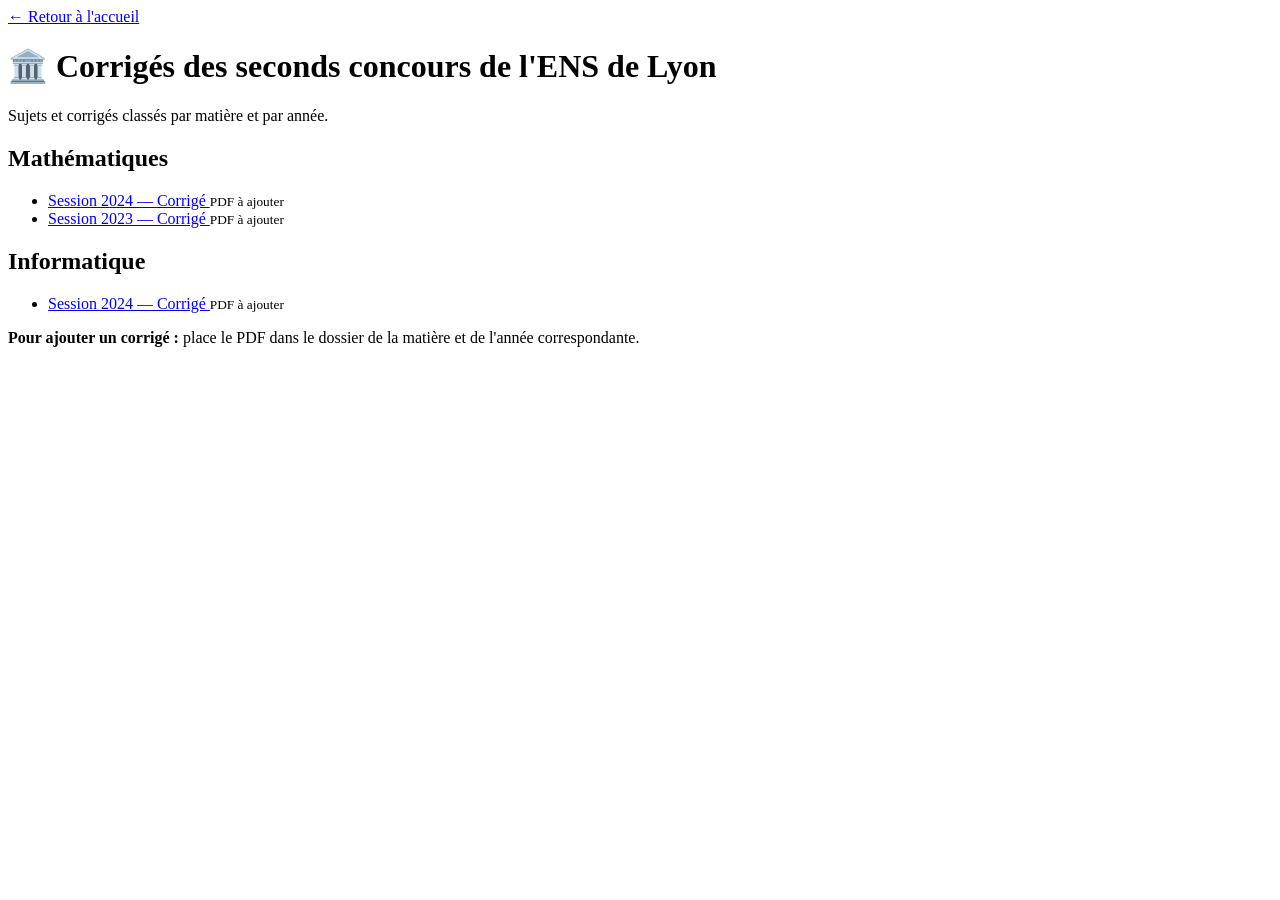
==== concours-ens-lyon.html @ 5fbe0395 "update site web 2" ====
<!DOCTYPE html>
<html lang="fr">
<head>
    <meta charset="UTF-8">
    <meta name="viewport" content="width=device-width, initial-scale=1.0">
    <title>Corrigés ENS de Lyon - Alexandre Collegia</title>
    <link rel="stylesheet" href="styles.css">
</head>

<body>
    <div class="conteneur">

        <header class="entete">
            <a class="retour" href="index.html">← Retour à l'accueil</a>

            <h1>🏛️ Corrigés des seconds concours de l'ENS de Lyon</h1>

            <p>
                Sujets et corrigés classés par matière et par année.
            </p>
        </header>

        <main>

            <section class="groupe">
                <h2>Mathématiques</h2>

                <ul class="liste">
                    <li class="document">
                        <a href="pdf/concours-ens-lyon/mathematiques/2024-corrige.pdf" target="_blank" rel="noopener">
                            Session 2024 — Corrigé
                        </a>
                        <small>PDF à ajouter</small>
                    </li>

                    <li class="document">
                        <a href="pdf/concours-ens-lyon/mathematiques/2023-corrige.pdf" target="_blank" rel="noopener">
                            Session 2023 — Corrigé
                        </a>
                        <small>PDF à ajouter</small>
                    </li>
                </ul>
            </section>

            <section class="groupe">
                <h2>Informatique</h2>

                <ul class="liste">
                    <li class="document">
                        <a href="pdf/concours-ens-lyon/informatique/2024-corrige.pdf" target="_blank" rel="noopener">
                            Session 2024 — Corrigé
                        </a>
                        <small>PDF à ajouter</small>
                    </li>
                </ul>
            </section>

        </main>

        <p class="note">
            <strong>Pour ajouter un corrigé :</strong>
            place le PDF dans le dossier de la matière et de l'année correspondante.
        </p>

    </div>
</body>
</html>
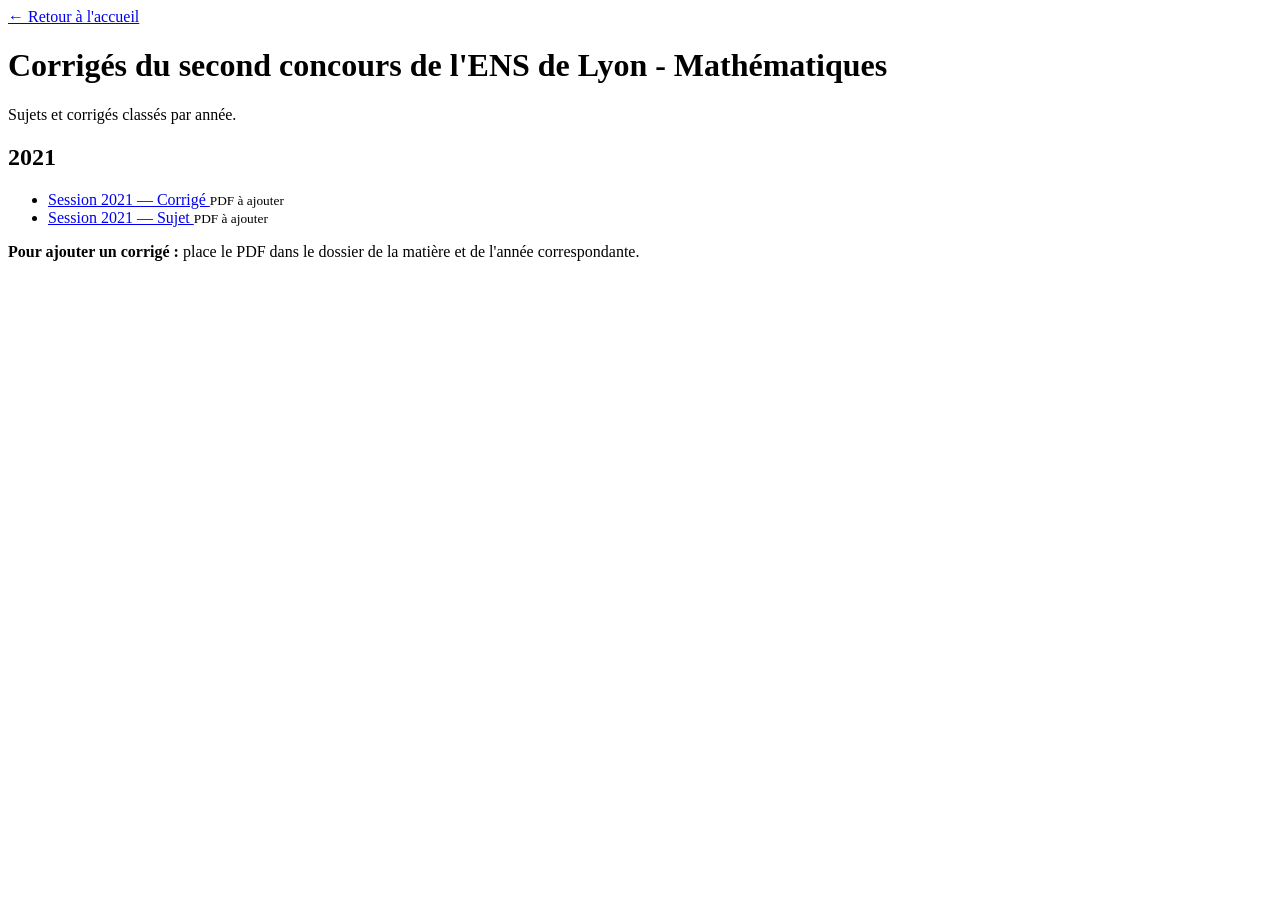
==== commit f9d1738e: "update site web 3" ====
--- a/concours-ens-lyon.html
+++ b/concours-ens-lyon.html
@@ -13,47 +13,35 @@
         <header class="entete">
             <a class="retour" href="index.html">← Retour à l'accueil</a>
 
-            <h1>🏛️ Corrigés des seconds concours de l'ENS de Lyon</h1>
+            <h1>Corrigés du second concours de l'ENS de Lyon - Mathématiques</h1>
 
             <p>
-                Sujets et corrigés classés par matière et par année.
+                Sujets et corrigés classés par année.
             </p>
         </header>
 
         <main>
 
             <section class="groupe">
-                <h2>Mathématiques</h2>
+                <h2>2021</h2>
 
                 <ul class="liste">
                     <li class="document">
-                        <a href="pdf/concours-ens-lyon/mathematiques/2024-corrige.pdf" target="_blank" rel="noopener">
-                            Session 2024 — Corrigé
+                        <a href="pdf/concours-ens-lyon/2021-corrige.pdf" target="_blank" rel="noopener">
+                            Session 2021 — Corrigé
                         </a>
                         <small>PDF à ajouter</small>
                     </li>
 
                     <li class="document">
-                        <a href="pdf/concours-ens-lyon/mathematiques/2023-corrige.pdf" target="_blank" rel="noopener">
-                            Session 2023 — Corrigé
+                        <a href="pdf/concours-ens-lyon/mathematiques/2021-sujet.pdf" target="_blank" rel="noopener">
+                            Session 2021 — Sujet
                         </a>
                         <small>PDF à ajouter</small>
                     </li>
                 </ul>
             </section>
 
-            <section class="groupe">
-                <h2>Informatique</h2>
-
-                <ul class="liste">
-                    <li class="document">
-                        <a href="pdf/concours-ens-lyon/informatique/2024-corrige.pdf" target="_blank" rel="noopener">
-                            Session 2024 — Corrigé
-                        </a>
-                        <small>PDF à ajouter</small>
-                    </li>
-                </ul>
-            </section>
 
         </main>
 
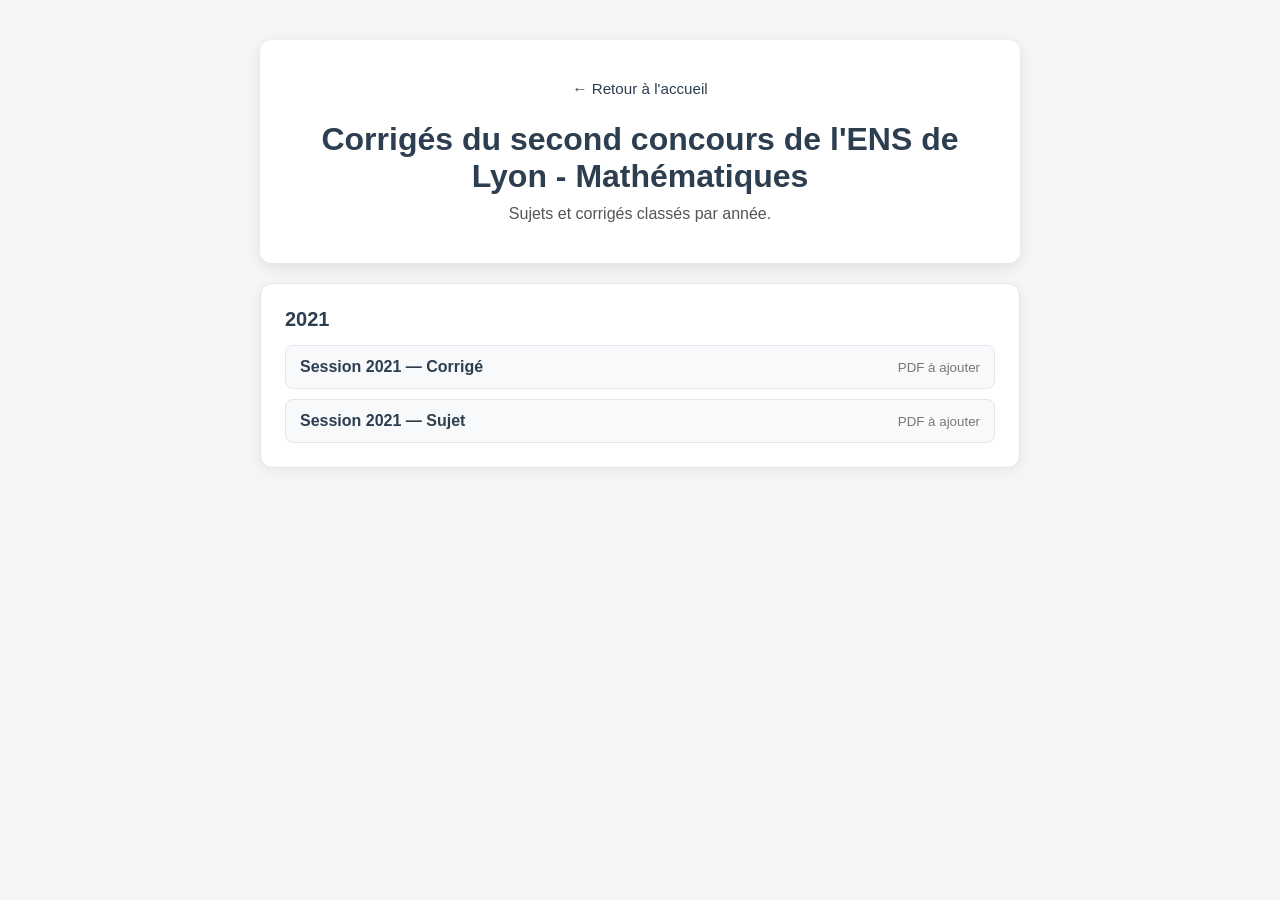
==== commit d0c5fd33: "4" ====
--- a/concours-ens-lyon.html
+++ b/concours-ens-lyon.html
@@ -45,11 +45,6 @@
 
         </main>
 
-        <p class="note">
-            <strong>Pour ajouter un corrigé :</strong>
-            place le PDF dans le dossier de la matière et de l'année correspondante.
-        </p>
-
     </div>
 </body>
 </html>
--- a/styles.css
+++ b/styles.css
@@ -0,0 +1,126 @@
+* {
+    box-sizing: border-box;
+}
+
+body {
+    background-color: #f4f6f8;
+    color: #333;
+    font-family: -apple-system, BlinkMacSystemFont, "Segoe UI", Roboto, Helvetica, Arial, sans-serif;
+    margin: 0;
+    padding: 40px 20px;
+}
+
+a {
+    color: #2c3e50;
+}
+
+.conteneur {
+    margin: 0 auto;
+    max-width: 760px;
+}
+
+.entete {
+    background-color: white;
+    border-radius: 12px;
+    box-shadow: 0 4px 15px rgba(0, 0, 0, 0.1);
+    margin-bottom: 20px;
+    padding: 40px;
+    text-align: center;
+}
+
+.entete h1 {
+    color: #2c3e50;
+    margin: 0 0 10px;
+}
+
+.entete p {
+    color: #555;
+    margin: 0;
+}
+
+.retour {
+    display: inline-block;
+    font-size: 0.95rem;
+    margin-bottom: 24px;
+    text-decoration: none;
+}
+
+.retour:hover,
+.retour:focus-visible {
+    text-decoration: underline;
+}
+
+.groupe {
+    background-color: white;
+    border: 1px solid #e2e6ea;
+    border-radius: 12px;
+    box-shadow: 0 4px 15px rgba(0, 0, 0, 0.06);
+    margin-bottom: 15px;
+    padding: 24px;
+}
+
+.groupe h2 {
+    color: #2c3e50;
+    font-size: 1.25rem;
+    margin: 0 0 14px;
+}
+
+.liste {
+    display: grid;
+    gap: 10px;
+    list-style: none;
+    margin: 0;
+    padding: 0;
+}
+
+.document {
+    align-items: center;
+    background: #f8f9fa;
+    border: 1px solid #e2e6ea;
+    border-radius: 8px;
+    display: flex;
+    gap: 12px;
+    justify-content: space-between;
+    padding: 12px 14px;
+}
+
+.document a {
+    font-weight: 600;
+    text-decoration: none;
+}
+
+.document a:hover,
+.document a:focus-visible {
+    text-decoration: underline;
+}
+
+.document small {
+    color: #777;
+    white-space: nowrap;
+}
+
+.note {
+    background: #fff3cd;
+    border: 1px solid #ffeeba;
+    border-radius: 8px;
+    color: #856404;
+    margin: 20px 0 0;
+    padding: 14px;
+    text-align: center;
+}
+
+@media (max-width: 560px) {
+    body {
+        padding: 20px 15px;
+    }
+
+    .entete,
+    .groupe {
+        padding: 30px 20px;
+    }
+
+    .document {
+        align-items: flex-start;
+        flex-direction: column;
+    }
+}
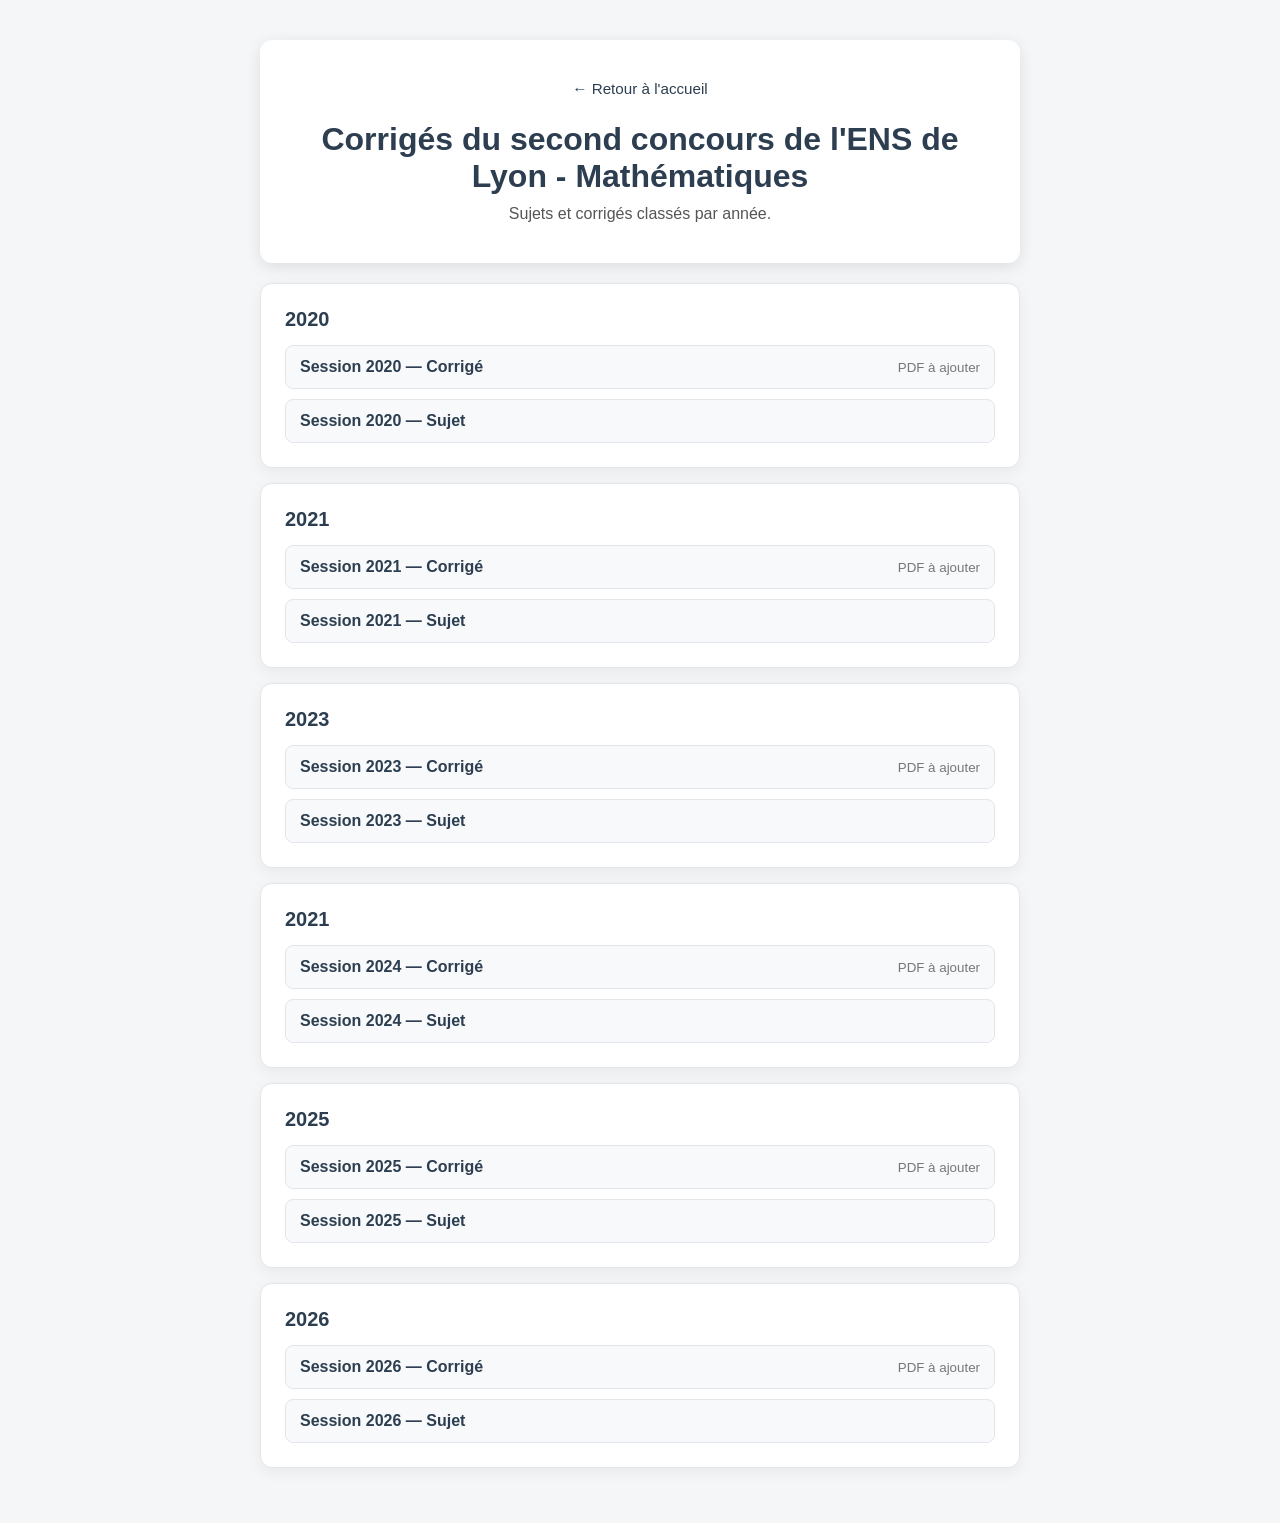
==== commit f4d8593d: "test sujet lyon" ====
--- a/concours-ens-lyon.html
+++ b/concours-ens-lyon.html
@@ -23,6 +23,26 @@
         <main>
 
             <section class="groupe">
+                <h2>2020</h2>
+
+                <ul class="liste">
+                    <li class="document">
+                        <a href="pdf/concours-ens-lyon/2020-corrige.pdf" target="_blank" rel="noopener">
+                            Session 2020 — Corrigé
+                        </a>
+                        <small>PDF à ajouter</small>
+                    </li>
+
+                    <li class="document">
+                        <a href="pdf/concours-ens-lyon/mathematiques/2020-sujet.pdf" target="_blank" rel="noopener">
+                            Session 2020 — Sujet
+                        </a>
+                    
+                    </li>
+                </ul>
+            </section>
+
+            <section class="groupe">
                 <h2>2021</h2>
 
                 <ul class="liste">
@@ -37,7 +57,87 @@
                         <a href="pdf/concours-ens-lyon/mathematiques/2021-sujet.pdf" target="_blank" rel="noopener">
                             Session 2021 — Sujet
                         </a>
+                    
+                    </li>
+                </ul>
+            </section>
+
+            <section class="groupe">
+                <h2>2023</h2>
+
+                <ul class="liste">
+                    <li class="document">
+                        <a href="pdf/concours-ens-lyon/2023-corrige.pdf" target="_blank" rel="noopener">
+                            Session 2023 — Corrigé
+                        </a>
                         <small>PDF à ajouter</small>
+                    </li>
+
+                    <li class="document">
+                        <a href="pdf/concours-ens-lyon/mathematiques/2023-sujet.pdf" target="_blank" rel="noopener">
+                            Session 2023 — Sujet
+                        </a>
+                    
+                    </li>
+                </ul>
+            </section>
+
+            <section class="groupe">
+                <h2>2021</h2>
+
+                <ul class="liste">
+                    <li class="document">
+                        <a href="pdf/concours-ens-lyon/2024-corrige.pdf" target="_blank" rel="noopener">
+                            Session 2024 — Corrigé
+                        </a>
+                        <small>PDF à ajouter</small>
+                    </li>
+
+                    <li class="document">
+                        <a href="pdf/concours-ens-lyon/mathematiques/2024-sujet.pdf" target="_blank" rel="noopener">
+                            Session 2024 — Sujet
+                        </a>
+                    
+                    </li>
+                </ul>
+            </section>
+
+            <section class="groupe">
+                <h2>2025</h2>
+
+                <ul class="liste">
+                    <li class="document">
+                        <a href="pdf/concours-ens-lyon/2025-corrige.pdf" target="_blank" rel="noopener">
+                            Session 2025 — Corrigé
+                        </a>
+                        <small>PDF à ajouter</small>
+                    </li>
+
+                    <li class="document">
+                        <a href="pdf/concours-ens-lyon/mathematiques/2025-sujet.pdf" target="_blank" rel="noopener">
+                            Session 2025 — Sujet
+                        </a>
+                    
+                    </li>
+                </ul>
+            </section>
+
+            <section class="groupe">
+                <h2>2026</h2>
+
+                <ul class="liste">
+                    <li class="document">
+                        <a href="pdf/concours-ens-lyon/2026-corrige.pdf" target="_blank" rel="noopener">
+                            Session 2026 — Corrigé
+                        </a>
+                        <small>PDF à ajouter</small>
+                    </li>
+
+                    <li class="document">
+                        <a href="pdf/concours-ens-lyon/mathematiques/2026-sujet.pdf" target="_blank" rel="noopener">
+                            Session 2026 — Sujet
+                        </a>
+                    
                     </li>
                 </ul>
             </section>
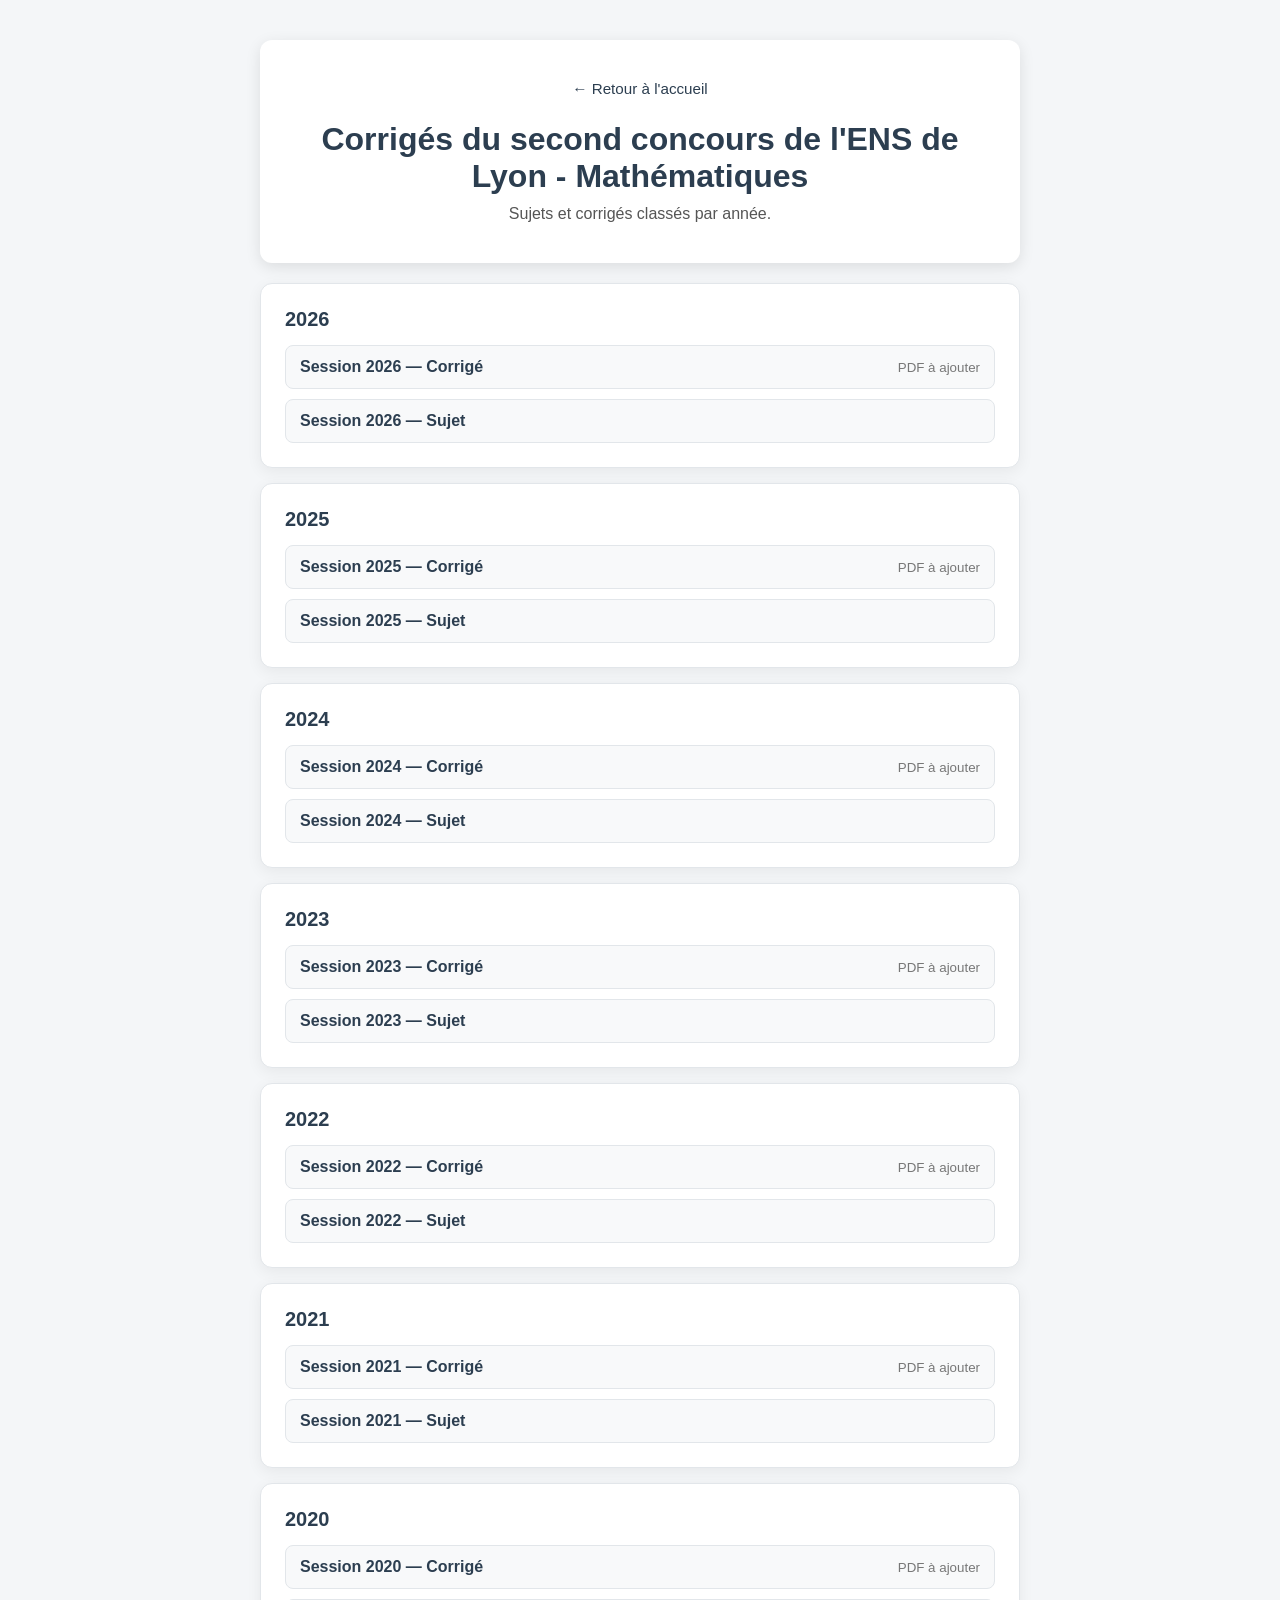
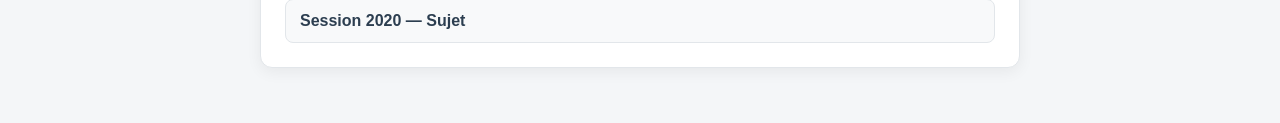
==== commit 96b4ca00: "re 2" ====
--- a/concours-ens-lyon.html
+++ b/concours-ens-lyon.html
@@ -22,20 +22,104 @@
 
         <main>
 
+            
+
             <section class="groupe">
-                <h2>2020</h2>
+                <h2>2026</h2>
 
                 <ul class="liste">
                     <li class="document">
-                        <a href="pdf/concours-ens-lyon/2020-corrige.pdf" target="_blank" rel="noopener">
-                            Session 2020 — Corrigé
+                        <a href="pdf/concours-ens-lyon/2026-corrige.pdf" target="_blank" rel="noopener">
+                            Session 2026 — Corrigé
                         </a>
                         <small>PDF à ajouter</small>
                     </li>
 
                     <li class="document">
-                        <a href="pdf/concours-ens-lyon/mathematiques/2020-sujet.pdf" target="_blank" rel="noopener">
-                            Session 2020 — Sujet
+                        <a href="pdf/concours-ens-lyon/2026-sujet.pdf" target="_blank" rel="noopener">
+                            Session 2026 — Sujet
+                        </a>
+                    
+                    </li>
+                </ul>
+            </section>
+            
+            <section class="groupe">
+                <h2>2025</h2>
+
+                <ul class="liste">
+                    <li class="document">
+                        <a href="pdf/concours-ens-lyon/2025-corrige.pdf" target="_blank" rel="noopener">
+                            Session 2025 — Corrigé
+                        </a>
+                        <small>PDF à ajouter</small>
+                    </li>
+
+                    <li class="document">
+                        <a href="pdf/concours-ens-lyon/2025-sujet.pdf" target="_blank" rel="noopener">
+                            Session 2025 — Sujet
+                        </a>
+                    
+                    </li>
+                </ul>
+            </section>
+    
+
+            <section class="groupe">
+                <h2>2024</h2>
+
+                <ul class="liste">
+                    <li class="document">
+                        <a href="pdf/concours-ens-lyon/2024-corrige.pdf" target="_blank" rel="noopener">
+                            Session 2024 — Corrigé
+                        </a>
+                        <small>PDF à ajouter</small>
+                    </li>
+
+                    <li class="document">
+                        <a href="pdf/concours-ens-lyon/2024-sujet.pdf" target="_blank" rel="noopener">
+                            Session 2024 — Sujet
+                        </a>
+                    
+                    </li>
+                </ul>
+            </section>
+
+            <section class="groupe">
+                <h2>2023</h2>
+
+                <ul class="liste">
+                    <li class="document">
+                        <a href="pdf/concours-ens-lyon/2023-corrige.pdf" target="_blank" rel="noopener">
+                            Session 2023 — Corrigé
+                        </a>
+                        <small>PDF à ajouter</small>
+                    </li>
+
+                    <li class="document">
+                        <a href="pdf/concours-ens-lyon/2023-sujet.pdf" target="_blank" rel="noopener">
+                            Session 2023 — Sujet
+                        </a>
+                    
+                    </li>
+                </ul>
+            </section>
+
+
+            <section class="groupe">
+                <h2>2022</h2>
+
+                <ul class="liste">
+                    <li class="document">
+                        <a href="pdf/concours-ens-lyon/2022-corrige.pdf" target="_blank" rel="noopener">
+                            Session 2022 — Corrigé
+                        </a>
+                        <small>PDF à ajouter</small>
+                    </li>
+
+                    <li class="document">
+                        <a href="pdf/concours-ens-lyon/2022-sujet.pdf" target="_blank" rel="noopener">
+                            Session 2022 — Sujet
                         </a>
                     
                     </li>
@@ -54,7 +138,7 @@
                     </li>
 
                     <li class="document">
-                        <a href="pdf/concours-ens-lyon/mathematiques/2021-sujet.pdf" target="_blank" rel="noopener">
+                        <a href="pdf/concours-ens-lyon/2021-sujet.pdf" target="_blank" rel="noopener">
                             Session 2021 — Sujet
                         </a>
                     
@@ -62,80 +146,22 @@
                 </ul>
             </section>
 
+            
+
             <section class="groupe">
-                <h2>2023</h2>
+                <h2>2020</h2>
 
                 <ul class="liste">
                     <li class="document">
-                        <a href="pdf/concours-ens-lyon/2023-corrige.pdf" target="_blank" rel="noopener">
-                            Session 2023 — Corrigé
+                        <a href="pdf/concours-ens-lyon/2020-corrige.pdf" target="_blank" rel="noopener">
+                            Session 2020 — Corrigé
                         </a>
                         <small>PDF à ajouter</small>
                     </li>
 
                     <li class="document">
-                        <a href="pdf/concours-ens-lyon/mathematiques/2023-sujet.pdf" target="_blank" rel="noopener">
-                            Session 2023 — Sujet
-                        </a>
-                    
-                    </li>
-                </ul>
-            </section>
-
-            <section class="groupe">
-                <h2>2021</h2>
-
-                <ul class="liste">
-                    <li class="document">
-                        <a href="pdf/concours-ens-lyon/2024-corrige.pdf" target="_blank" rel="noopener">
-                            Session 2024 — Corrigé
-                        </a>
-                        <small>PDF à ajouter</small>
-                    </li>
-
-                    <li class="document">
-                        <a href="pdf/concours-ens-lyon/mathematiques/2024-sujet.pdf" target="_blank" rel="noopener">
-                            Session 2024 — Sujet
-                        </a>
-                    
-                    </li>
-                </ul>
-            </section>
-
-            <section class="groupe">
-                <h2>2025</h2>
-
-                <ul class="liste">
-                    <li class="document">
-                        <a href="pdf/concours-ens-lyon/2025-corrige.pdf" target="_blank" rel="noopener">
-                            Session 2025 — Corrigé
-                        </a>
-                        <small>PDF à ajouter</small>
-                    </li>
-
-                    <li class="document">
-                        <a href="pdf/concours-ens-lyon/mathematiques/2025-sujet.pdf" target="_blank" rel="noopener">
-                            Session 2025 — Sujet
-                        </a>
-                    
-                    </li>
-                </ul>
-            </section>
-
-            <section class="groupe">
-                <h2>2026</h2>
-
-                <ul class="liste">
-                    <li class="document">
-                        <a href="pdf/concours-ens-lyon/2026-corrige.pdf" target="_blank" rel="noopener">
-                            Session 2026 — Corrigé
-                        </a>
-                        <small>PDF à ajouter</small>
-                    </li>
-
-                    <li class="document">
-                        <a href="pdf/concours-ens-lyon/mathematiques/2026-sujet.pdf" target="_blank" rel="noopener">
-                            Session 2026 — Sujet
+                        <a href="pdf/concours-ens-lyon/2020-sujet.pdf" target="_blank" rel="noopener">
+                            Session 2020 — Sujet
                         </a>
                     
                     </li>
